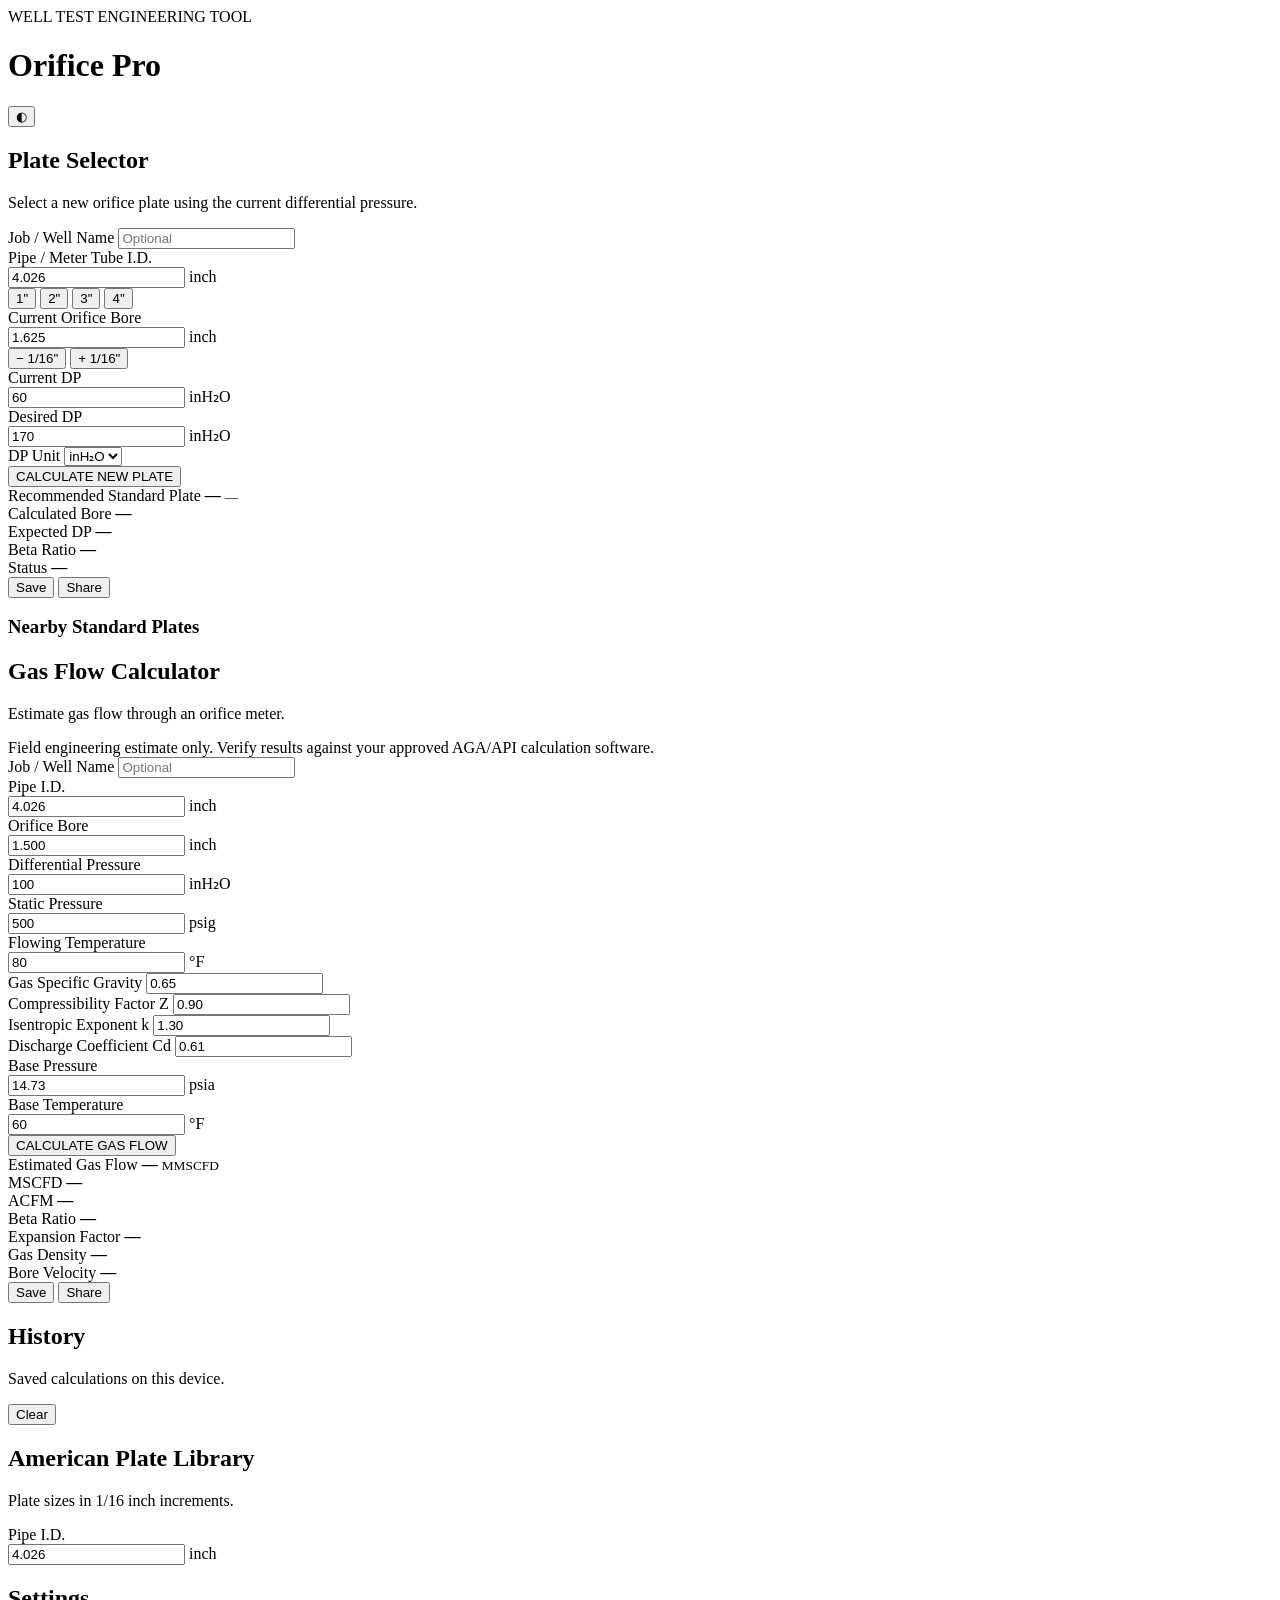
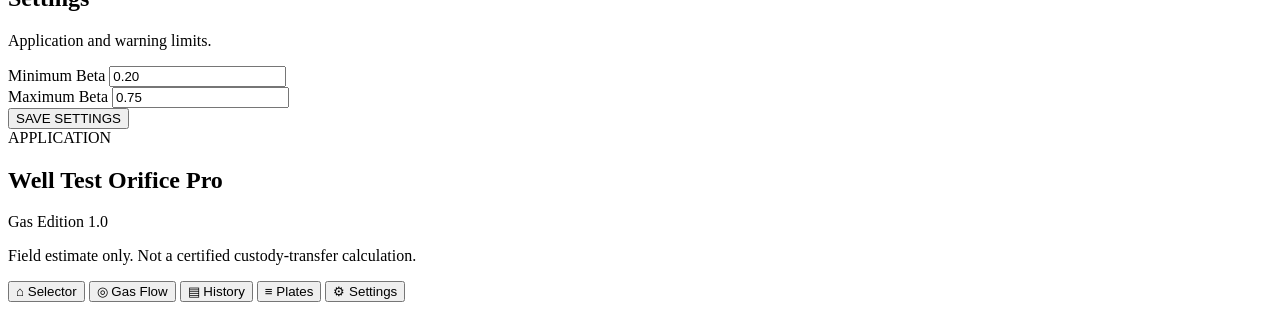
==== pro.html @ 0f463efd "Create pro.html" ====
<!DOCTYPE html>
<html lang="en">
<head>
  <meta charset="UTF-8">

  <meta
    name="viewport"
    content="width=device-width, initial-scale=1, viewport-fit=cover"
  >

  <meta name="theme-color" content="#07111f">
  <meta name="apple-mobile-web-app-capable" content="yes">
  <meta
    name="apple-mobile-web-app-status-bar-style"
    content="black-translucent"
  >

  <title>Well Test Orifice Pro</title>

  <link rel="stylesheet" href="pro.css">
</head>

<body>

<div class="app-shell">

  <header class="top-header">

    <div>
      <div class="eyebrow">
        WELL TEST ENGINEERING TOOL
      </div>

      <h1>
        Orifice Pro
      </h1>
    </div>

    <button
      class="theme-button"
      type="button"
      onclick="toggleTheme()"
    >
      ◐
    </button>

  </header>


  <main>

    <!-- PLATE SELECTOR -->

    <section id="selectorPage" class="page active-page">

      <div class="card">

        <div class="section-heading">
          <h2>Plate Selector</h2>

          <p>
            Select a new orifice plate using the current
            differential pressure.
          </p>
        </div>

        <div class="field">

          <label for="selectorJobName">
            Job / Well Name
          </label>

          <input
            id="selectorJobName"
            class="input-control"
            type="text"
            placeholder="Optional"
          >

        </div>

        <div class="field">

          <label for="selectorPipeID">
            Pipe / Meter Tube I.D.
          </label>

          <div class="input-with-unit">

            <input
              id="selectorPipeID"
              type="number"
              inputmode="decimal"
              value="4.026"
              step="0.001"
            >

            <span>inch</span>

          </div>

          <div class="preset-grid">

            <button
              type="button"
              onclick="setSelectorPipe(1.049)"
            >
              1"
            </button>

            <button
              type="button"
              onclick="setSelectorPipe(2.067)"
            >
              2"
            </button>

            <button
              type="button"
              onclick="setSelectorPipe(3.068)"
            >
              3"
            </button>

            <button
              type="button"
              onclick="setSelectorPipe(4.026)"
            >
              4"
            </button>

          </div>

        </div>

        <div class="field">

          <label for="selectorCurrentPlate">
            Current Orifice Bore
          </label>

          <div class="input-with-unit">

            <input
              id="selectorCurrentPlate"
              type="number"
              inputmode="decimal"
              value="1.625"
              step="0.0625"
            >

            <span>inch</span>

          </div>

          <div class="two-button-grid">

            <button
              type="button"
              onclick="stepSelectorPlate(-1)"
            >
              − 1/16"
            </button>

            <button
              type="button"
              onclick="stepSelectorPlate(1)"
            >
              + 1/16"
            </button>

          </div>

        </div>

        <div class="two-column-grid">

          <div class="field">

            <label for="selectorCurrentDP">
              Current DP
            </label>

            <div class="input-with-unit">

              <input
                id="selectorCurrentDP"
                type="number"
                inputmode="decimal"
                value="60"
                step="0.1"
              >

              <span class="selector-dp-unit">
                inH₂O
              </span>

            </div>

          </div>

          <div class="field">

            <label for="selectorTargetDP">
              Desired DP
            </label>

            <div class="input-with-unit">

              <input
                id="selectorTargetDP"
                type="number"
                inputmode="decimal"
                value="170"
                step="0.1"
              >

              <span class="selector-dp-unit">
                inH₂O
              </span>

            </div>

          </div>

        </div>

        <div class="field">

          <label for="selectorDPUnit">
            DP Unit
          </label>

          <select
            id="selectorDPUnit"
            class="input-control"
            onchange="updateSelectorDPUnit()"
          >

            <option value="inH2O">
              inH₂O
            </option>

            <option value="psi">
              psi
            </option>

            <option value="kPa">
              kPa
            </option>

          </select>

        </div>

        <button
          class="primary-button"
          type="button"
          onclick="calculatePlateSelector()"
        >
          CALCULATE NEW PLATE
        </button>

        <div
          id="selectorError"
          class="error-box"
        ></div>

      </div>


      <div
        id="selectorResultCard"
        class="card result-card"
      >

        <div class="hero-result">

          <span>
            Recommended Standard Plate
          </span>

          <strong id="selectorRecommendedPlate">
            —
          </strong>

          <small id="selectorRecommendedFraction">
            —
          </small>

        </div>

        <div class="result-grid">

          <div class="result-box">
            <span>Calculated Bore</span>
            <strong id="selectorCalculatedBore">—</strong>
          </div>

          <div class="result-box">
            <span>Expected DP</span>
            <strong id="selectorExpectedDP">—</strong>
          </div>

          <div class="result-box">
            <span>Beta Ratio</span>
            <strong id="selectorBeta">—</strong>
          </div>

          <div class="result-box">
            <span>Status</span>
            <strong id="selectorStatus">—</strong>
          </div>

        </div>

        <div class="action-grid">

          <button
            type="button"
            onclick="saveSelectorResult()"
          >
            Save
          </button>

          <button
            type="button"
            onclick="shareSelectorResult()"
          >
            Share
          </button>

        </div>

        <h3 class="table-title">
          Nearby Standard Plates
        </h3>

        <div
          id="selectorPlateTable"
          class="data-table"
        ></div>

      </div>

    </section>


    <!-- GAS FLOW CALCULATOR -->

    <section id="gasPage" class="page">

      <div class="card">

        <div class="section-heading">
          <h2>Gas Flow Calculator</h2>

          <p>
            Estimate gas flow through an orifice meter.
          </p>
        </div>

        <div class="warning-banner">
          Field engineering estimate only. Verify results
          against your approved AGA/API calculation software.
        </div>

        <div class="field">

          <label for="gasJobName">
            Job / Well Name
          </label>

          <input
            id="gasJobName"
            class="input-control"
            type="text"
            placeholder="Optional"
          >

        </div>

        <div class="two-column-grid">

          <div class="field">

            <label for="gasPipeID">
              Pipe I.D.
            </label>

            <div class="input-with-unit">

              <input
                id="gasPipeID"
                type="number"
                inputmode="decimal"
                value="4.026"
                step="0.001"
              >

              <span>inch</span>

            </div>

          </div>

          <div class="field">

            <label for="gasOrifice">
              Orifice Bore
            </label>

            <div class="input-with-unit">

              <input
                id="gasOrifice"
                type="number"
                inputmode="decimal"
                value="1.500"
                step="0.001"
              >

              <span>inch</span>

            </div>

          </div>

        </div>

        <div class="two-column-grid">

          <div class="field">

            <label for="gasDP">
              Differential Pressure
            </label>

            <div class="input-with-unit">

              <input
                id="gasDP"
                type="number"
                inputmode="decimal"
                value="100"
                step="0.1"
              >

              <span>inH₂O</span>

            </div>

          </div>

          <div class="field">

            <label for="gasStaticPressure">
              Static Pressure
            </label>

            <div class="input-with-unit">

              <input
                id="gasStaticPressure"
                type="number"
                inputmode="decimal"
                value="500"
                step="0.1"
              >

              <span>psig</span>

            </div>

          </div>

        </div>

        <div class="two-column-grid">

          <div class="field">

            <label for="gasTemperature">
              Flowing Temperature
            </label>

            <div class="input-with-unit">

              <input
                id="gasTemperature"
                type="number"
                inputmode="decimal"
                value="80"
                step="0.1"
              >

              <span>°F</span>

            </div>

          </div>

          <div class="field">

            <label for="gasSpecificGravity">
              Gas Specific Gravity
            </label>

            <input
              id="gasSpecificGravity"
              class="input-control"
              type="number"
              inputmode="decimal"
              value="0.65"
              step="0.001"
            >

          </div>

        </div>

        <div class="two-column-grid">

          <div class="field">

            <label for="gasZ">
              Compressibility Factor Z
            </label>

            <input
              id="gasZ"
              class="input-control"
              type="number"
              inputmode="decimal"
              value="0.90"
              step="0.001"
            >

          </div>

          <div class="field">

            <label for="gasK">
              Isentropic Exponent k
            </label>

            <input
              id="gasK"
              class="input-control"
              type="number"
              inputmode="decimal"
              value="1.30"
              step="0.01"
            >

          </div>

        </div>

        <div class="two-column-grid">

          <div class="field">

            <label for="gasCd">
              Discharge Coefficient Cd
            </label>

            <input
              id="gasCd"
              class="input-control"
              type="number"
              inputmode="decimal"
              value="0.61"
              step="0.001"
            >

          </div>

          <div class="field">

            <label for="gasBasePressure">
              Base Pressure
            </label>

            <div class="input-with-unit">

              <input
                id="gasBasePressure"
                type="number"
                inputmode="decimal"
                value="14.73"
                step="0.01"
              >

              <span>psia</span>

            </div>

          </div>

        </div>

        <div class="field">

          <label for="gasBaseTemperature">
            Base Temperature
          </label>

          <div class="input-with-unit">

            <input
              id="gasBaseTemperature"
              type="number"
              inputmode="decimal"
              value="60"
              step="0.1"
            >

            <span>°F</span>

          </div>

        </div>

        <button
          class="primary-button"
          type="button"
          onclick="calculateGasFlow()"
        >
          CALCULATE GAS FLOW
        </button>

        <div
          id="gasError"
          class="error-box"
        ></div>

      </div>


      <div
        id="gasResultCard"
        class="card result-card"
      >

        <div class="hero-result">

          <span>
            Estimated Gas Flow
          </span>

          <strong id="gasMMSCFD">
            —
          </strong>

          <small>
            MMSCFD
          </small>

        </div>

        <div class="result-grid">

          <div class="result-box">
            <span>MSCFD</span>
            <strong id="gasMSCFD">—</strong>
          </div>

          <div class="result-box">
            <span>ACFM</span>
            <strong id="gasACFM">—</strong>
          </div>

          <div class="result-box">
            <span>Beta Ratio</span>
            <strong id="gasBeta">—</strong>
          </div>

          <div class="result-box">
            <span>Expansion Factor</span>
            <strong id="gasExpansion">—</strong>
          </div>

          <div class="result-box">
            <span>Gas Density</span>
            <strong id="gasDensity">—</strong>
          </div>

          <div class="result-box">
            <span>Bore Velocity</span>
            <strong id="gasVelocity">—</strong>
          </div>

        </div>

        <div
          id="gasWarnings"
          class="warning-list"
        ></div>

        <div class="action-grid">

          <button
            type="button"
            onclick="saveGasResult()"
          >
            Save
          </button>

          <button
            type="button"
            onclick="shareGasResult()"
          >
            Share
          </button>

        </div>

      </div>

    </section>


    <!-- HISTORY -->

    <section id="historyPage" class="page">

      <div class="card">

        <div class="section-heading row-heading">

          <div>
            <h2>History</h2>
            <p>
              Saved calculations on this device.
            </p>
          </div>

          <button
            class="danger-button"
            type="button"
            onclick="clearAllHistory()"
          >
            Clear
          </button>

        </div>

        <div
          id="historyList"
          class="history-list"
        ></div>

      </div>

    </section>


    <!-- PLATE LIBRARY -->

    <section id="platesPage" class="page">

      <div class="card">

        <div class="section-heading">
          <h2>American Plate Library</h2>

          <p>
            Plate sizes in 1/16 inch increments.
          </p>
        </div>

        <div class="field">

          <label for="plateLibraryPipeID">
            Pipe I.D.
          </label>

          <div class="input-with-unit">

            <input
              id="plateLibraryPipeID"
              type="number"
              inputmode="decimal"
              value="4.026"
              step="0.001"
              oninput="renderPlateLibrary()"
            >

            <span>inch</span>

          </div>

        </div>

        <div
          id="plateLibraryTable"
          class="data-table"
        ></div>

      </div>

    </section>


    <!-- SETTINGS -->

    <section id="settingsPage" class="page">

      <div class="card">

        <div class="section-heading">
          <h2>Settings</h2>

          <p>
            Application and warning limits.
          </p>
        </div>

        <div class="two-column-grid">

          <div class="field">

            <label for="minimumBeta">
              Minimum Beta
            </label>

            <input
              id="minimumBeta"
              class="input-control"
              type="number"
              value="0.20"
              step="0.01"
            >

          </div>

          <div class="field">

            <label for="maximumBeta">
              Maximum Beta
            </label>

            <input
              id="maximumBeta"
              class="input-control"
              type="number"
              value="0.75"
              step="0.01"
            >

          </div>

        </div>

        <button
          class="primary-button"
          type="button"
          onclick="saveProSettings()"
        >
          SAVE SETTINGS
        </button>

      </div>

      <div class="card about-card">

        <div class="eyebrow">
          APPLICATION
        </div>

        <h2>
          Well Test Orifice Pro
        </h2>

        <p>
          Gas Edition 1.0
        </p>

        <p class="small-note">
          Field estimate only. Not a certified custody-transfer
          calculation.
        </p>

      </div>

    </section>

  </main>


  <nav class="bottom-nav">

    <button
      id="selectorNav"
      class="active-nav"
      type="button"
      onclick="openProPage('selector')"
    >
      <span>⌂</span>
      Selector
    </button>

    <button
      id="gasNav"
      type="button"
      onclick="openProPage('gas')"
    >
      <span>◎</span>
      Gas Flow
    </button>

    <button
      id="historyNav"
      type="button"
      onclick="openProPage('history')"
    >
      <span>▤</span>
      History
    </button>

    <button
      id="platesNav"
      type="button"
      onclick="openProPage('plates')"
    >
      <span>≡</span>
      Plates
    </button>

    <button
      id="settingsNav"
      type="button"
      onclick="openProPage('settings')"
    >
      <span>⚙</span>
      Settings
    </button>

  </nav>

</div>

<script src="pro.js"></script>

</body>
</html>
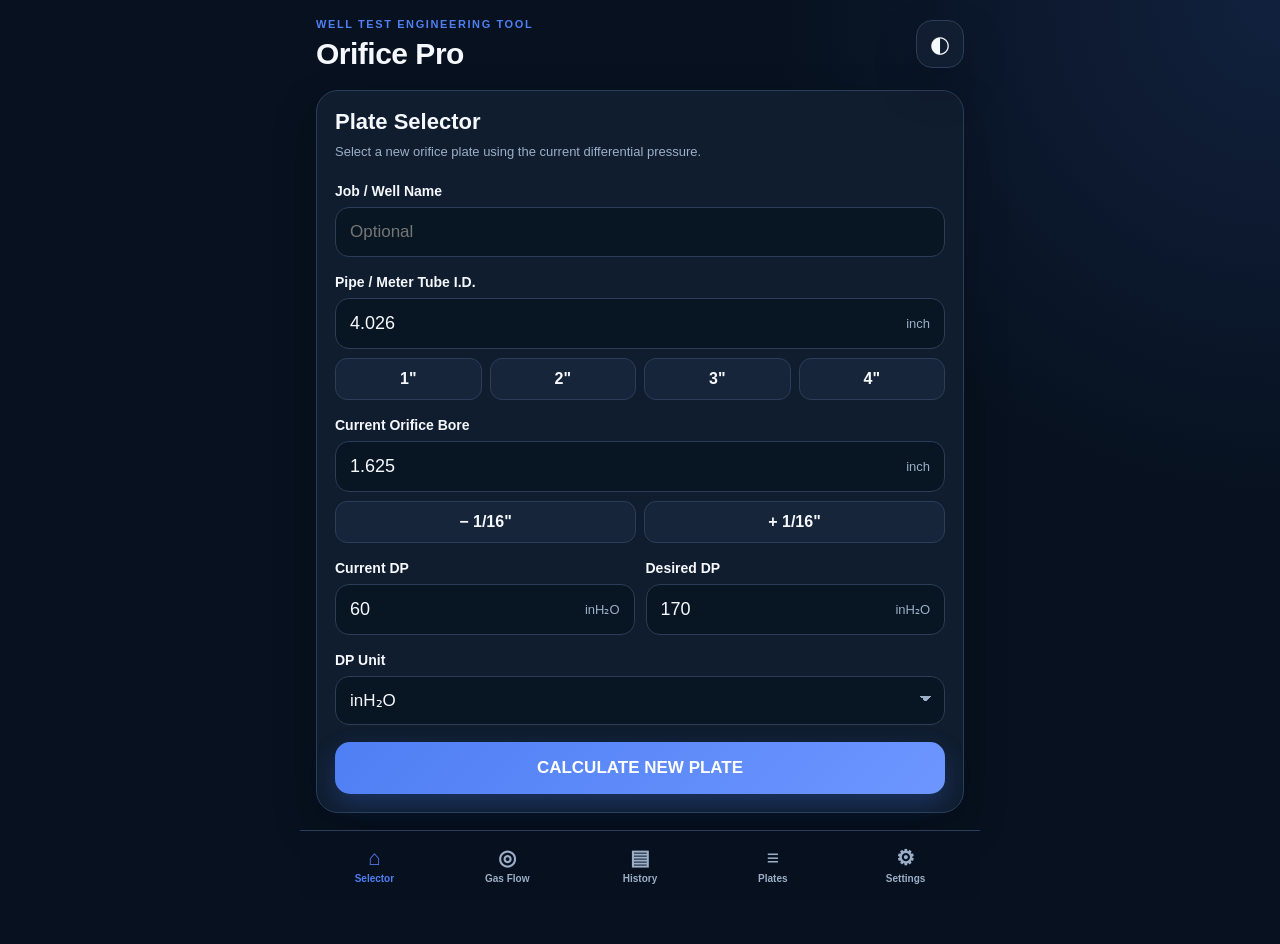
==== commit 2e081a13: "Update pro.html" ====
--- a/pro.html
+++ b/pro.html
@@ -18,6 +18,8 @@
   <title>Well Test Orifice Pro</title>
 
   <link rel="stylesheet" href="pro.css">
+<link rel="manifest" href="manifest.webmanifest">
+<meta name="apple-mobile-web-app-title" content="Orifice Pro">
 </head>
 
 <body>
--- a/pro.css
+++ b/pro.css
@@ -0,0 +1,827 @@
+:root{
+  --bg:#07111f;
+  --bg-soft:#0d1829;
+  --card:#111d30;
+  --card-soft:#17253b;
+  --input:#081522;
+  --border:#2b3d58;
+
+  --text:#f5f8fd;
+  --muted:#9cafc8;
+
+  --primary:#4f7ff4;
+  --primary-2:#6d96ff;
+
+  --success:#61d98a;
+  --warning:#f3be63;
+  --danger:#ff7b7b;
+
+  --shadow:0 18px 45px rgba(0,0,0,.22);
+}
+
+body.light-theme{
+  --bg:#eef3f9;
+  --bg-soft:#e5edf6;
+  --card:#ffffff;
+  --card-soft:#edf3fb;
+  --input:#f7f9fc;
+  --border:#cad5e4;
+
+  --text:#162235;
+  --muted:#65758d;
+
+  --primary:#356ee8;
+  --primary-2:#5a86ef;
+
+  --success:#138a47;
+  --warning:#b36c00;
+  --danger:#c93636;
+
+  --shadow:0 18px 45px rgba(44,65,94,.13);
+}
+
+*{
+  box-sizing:border-box;
+  margin:0;
+  padding:0;
+}
+
+html{
+  background:var(--bg);
+  scroll-behavior:smooth;
+}
+
+body{
+  min-height:100vh;
+
+  background:
+    radial-gradient(
+      circle at top right,
+      rgba(79,127,244,.14),
+      transparent 32%
+    ),
+    var(--bg);
+
+  color:var(--text);
+
+  font-family:
+    -apple-system,
+    BlinkMacSystemFont,
+    "Segoe UI",
+    Roboto,
+    Arial,
+    sans-serif;
+
+  transition:
+    background .25s ease,
+    color .25s ease;
+}
+
+button,
+input,
+select{
+  font:inherit;
+}
+
+button{
+  cursor:pointer;
+}
+
+button:active{
+  transform:scale(.985);
+}
+
+.app-shell{
+  width:100%;
+  max-width:680px;
+  margin:auto;
+  min-height:100vh;
+
+  padding:
+    calc(18px + env(safe-area-inset-top))
+    16px
+    calc(115px + env(safe-area-inset-bottom));
+}
+
+.top-header{
+  display:flex;
+  align-items:center;
+  justify-content:space-between;
+  gap:16px;
+
+  margin-bottom:20px;
+}
+
+.top-header h1{
+  font-size:30px;
+  line-height:1.1;
+  letter-spacing:-.5px;
+}
+
+.eyebrow{
+  color:var(--primary);
+  font-size:11px;
+  font-weight:900;
+  letter-spacing:1.6px;
+  margin-bottom:7px;
+}
+
+.theme-button{
+  width:48px;
+  height:48px;
+
+  border-radius:16px;
+
+  border:1px solid var(--border);
+  background:var(--card);
+  color:var(--text);
+
+  font-size:23px;
+
+  box-shadow:var(--shadow);
+}
+
+.page{
+  display:none;
+}
+
+.active-page{
+  display:block;
+  animation:pageFade .2s ease;
+}
+
+@keyframes pageFade{
+  from{
+    opacity:0;
+    transform:translateY(6px);
+  }
+
+  to{
+    opacity:1;
+    transform:translateY(0);
+  }
+}
+
+.card{
+  background:rgba(17,29,48,.97);
+
+  border:1px solid var(--border);
+  border-radius:22px;
+
+  padding:18px;
+  margin-bottom:16px;
+
+  box-shadow:var(--shadow);
+
+  transition:
+    background .25s ease,
+    border-color .25s ease;
+}
+
+body.light-theme .card{
+  background:rgba(255,255,255,.97);
+}
+
+.section-heading{
+  margin-bottom:20px;
+}
+
+.section-heading h2{
+  font-size:22px;
+  margin-bottom:7px;
+}
+
+.section-heading p{
+  color:var(--muted);
+  font-size:13px;
+  line-height:1.6;
+}
+
+.row-heading{
+  display:flex;
+  align-items:flex-start;
+  justify-content:space-between;
+  gap:12px;
+}
+
+.field{
+  margin-bottom:17px;
+}
+
+.field label{
+  display:block;
+
+  color:var(--text);
+
+  font-size:14px;
+  font-weight:700;
+
+  margin-bottom:8px;
+}
+
+.input-control,
+.input-with-unit{
+  width:100%;
+
+  background:var(--input);
+
+  border:1px solid var(--border);
+  border-radius:14px;
+
+  color:var(--text);
+
+  transition:
+    border-color .2s ease,
+    background .25s ease;
+}
+
+.input-control{
+  padding:14px;
+  outline:none;
+  font-size:17px;
+}
+
+select.input-control{
+  appearance:none;
+
+  background-image:
+    linear-gradient(
+      45deg,
+      transparent 50%,
+      var(--muted) 50%
+    ),
+    linear-gradient(
+      135deg,
+      var(--muted) 50%,
+      transparent 50%
+    );
+
+  background-position:
+    calc(100% - 18px) 19px,
+    calc(100% - 12px) 19px;
+
+  background-size:6px 6px,6px 6px;
+  background-repeat:no-repeat;
+}
+
+.input-control:focus,
+.input-with-unit:focus-within{
+  border-color:var(--primary);
+}
+
+.input-with-unit{
+  display:flex;
+  align-items:center;
+  overflow:hidden;
+}
+
+.input-with-unit input{
+  width:100%;
+
+  padding:14px;
+
+  border:0;
+  outline:0;
+
+  color:var(--text);
+  background:transparent;
+
+  font-size:18px;
+  direction:ltr;
+  text-align:left;
+
+  appearance:textfield;
+}
+
+.input-with-unit input::-webkit-outer-spin-button,
+.input-with-unit input::-webkit-inner-spin-button{
+  appearance:none;
+  margin:0;
+}
+
+.input-with-unit span{
+  color:var(--muted);
+
+  font-size:13px;
+
+  padding:0 14px;
+
+  white-space:nowrap;
+}
+
+.two-column-grid{
+  display:grid;
+  grid-template-columns:1fr 1fr;
+  gap:11px;
+}
+
+.preset-grid{
+  display:grid;
+  grid-template-columns:repeat(4,1fr);
+  gap:8px;
+
+  margin-top:9px;
+}
+
+.two-button-grid{
+  display:grid;
+  grid-template-columns:1fr 1fr;
+  gap:8px;
+
+  margin-top:9px;
+}
+
+.preset-grid button,
+.two-button-grid button{
+  border:1px solid var(--border);
+  border-radius:12px;
+
+  background:var(--card-soft);
+  color:var(--text);
+
+  padding:11px 8px;
+
+  font-weight:800;
+}
+
+.preset-grid button:hover,
+.two-button-grid button:hover{
+  border-color:var(--primary);
+}
+
+.primary-button{
+  width:100%;
+
+  border:0;
+  border-radius:15px;
+
+  padding:16px;
+
+  color:white;
+
+  background:
+    linear-gradient(
+      135deg,
+      var(--primary),
+      var(--primary-2)
+    );
+
+  font-size:17px;
+  font-weight:900;
+
+  box-shadow:
+    0 10px 24px
+    rgba(57,110,230,.27);
+}
+
+.warning-banner{
+  border:1px solid rgba(243,190,99,.35);
+  border-radius:13px;
+
+  background:rgba(243,190,99,.10);
+  color:var(--warning);
+
+  padding:12px;
+
+  font-size:12px;
+  line-height:1.6;
+
+  margin-bottom:18px;
+}
+
+.error-box{
+  display:none;
+
+  margin-top:13px;
+  padding:12px;
+
+  border:1px solid rgba(255,123,123,.45);
+  border-radius:13px;
+
+  background:rgba(255,123,123,.12);
+  color:#ffb2b2;
+
+  font-size:13px;
+  line-height:1.5;
+}
+
+body.light-theme .error-box{
+  color:#982828;
+}
+
+.result-card{
+  display:none;
+}
+
+.hero-result{
+  text-align:center;
+
+  background:
+    linear-gradient(
+      135deg,
+      rgba(79,127,244,.20),
+      rgba(79,127,244,.07)
+    );
+
+  border:1px solid rgba(79,127,244,.35);
+  border-radius:18px;
+
+  padding:20px;
+  margin-bottom:14px;
+}
+
+.hero-result span{
+  display:block;
+  color:var(--muted);
+  font-size:13px;
+}
+
+.hero-result strong{
+  display:block;
+
+  direction:ltr;
+
+  font-size:42px;
+  font-weight:950;
+  letter-spacing:-1px;
+
+  margin:6px 0;
+}
+
+.hero-result small{
+  color:var(--muted);
+  font-size:16px;
+}
+
+.result-grid{
+  display:grid;
+  grid-template-columns:1fr 1fr;
+  gap:10px;
+
+  margin-bottom:12px;
+}
+
+.result-box{
+  background:var(--input);
+
+  border:1px solid var(--border);
+  border-radius:15px;
+
+  padding:13px;
+}
+
+.result-box span{
+  display:block;
+
+  color:var(--muted);
+  font-size:12px;
+
+  margin-bottom:5px;
+}
+
+.result-box strong{
+  display:block;
+
+  direction:ltr;
+
+  color:var(--text);
+
+  font-size:19px;
+}
+
+.action-grid{
+  display:grid;
+  grid-template-columns:1fr 1fr;
+  gap:9px;
+
+  margin:12px 0 18px;
+}
+
+.action-grid button{
+  border:1px solid var(--border);
+  border-radius:13px;
+
+  padding:12px;
+
+  background:var(--card-soft);
+  color:var(--text);
+
+  font-weight:800;
+}
+
+.table-title{
+  font-size:16px;
+  margin-bottom:10px;
+}
+
+.data-table{
+  border:1px solid var(--border);
+  border-radius:15px;
+  overflow:hidden;
+}
+
+.table-row{
+  display:grid;
+  grid-template-columns:1.2fr 1fr 1fr;
+  align-items:center;
+  gap:8px;
+
+  padding:11px 12px;
+
+  border-bottom:1px solid var(--border);
+
+  font-size:13px;
+}
+
+.table-row:last-child{
+  border-bottom:0;
+}
+
+.table-head{
+  color:var(--muted);
+  background:var(--input);
+
+  font-size:11px;
+  font-weight:900;
+  text-transform:uppercase;
+  letter-spacing:.5px;
+}
+
+.selected{
+  background:rgba(97,217,138,.12);
+}
+
+.table-row small{
+  color:var(--muted);
+}
+
+.status-ok{
+  color:var(--success) !important;
+}
+
+.status-warning{
+  color:var(--warning) !important;
+}
+
+.status-danger{
+  color:var(--danger) !important;
+}
+
+.warning-list{
+  display:flex;
+  flex-direction:column;
+  gap:8px;
+
+  margin-top:14px;
+}
+
+.warning-item{
+  border:1px solid rgba(243,190,99,.35);
+  border-radius:12px;
+
+  background:rgba(243,190,99,.10);
+  color:var(--warning);
+
+  padding:10px 12px;
+
+  font-size:12px;
+  line-height:1.5;
+}
+
+.warning-item.danger{
+  border-color:rgba(255,123,123,.35);
+  background:rgba(255,123,123,.10);
+  color:var(--danger);
+}
+
+.warning-item.success{
+  border-color:rgba(97,217,138,.35);
+  background:rgba(97,217,138,.10);
+  color:var(--success);
+}
+
+.danger-button{
+  border:1px solid rgba(255,123,123,.35);
+  border-radius:11px;
+
+  background:rgba(255,123,123,.10);
+  color:var(--danger);
+
+  padding:9px 12px;
+
+  font-size:13px;
+  font-weight:800;
+}
+
+.history-list{
+  display:flex;
+  flex-direction:column;
+  gap:10px;
+}
+
+.history-empty{
+  text-align:center;
+  color:var(--muted);
+
+  padding:35px 15px;
+}
+
+.history-item{
+  background:var(--input);
+
+  border:1px solid var(--border);
+  border-radius:15px;
+
+  padding:13px;
+}
+
+.history-item-top{
+  display:flex;
+  justify-content:space-between;
+  align-items:flex-start;
+  gap:10px;
+
+  margin-bottom:10px;
+}
+
+.history-item h3{
+  font-size:16px;
+}
+
+.history-date{
+  color:var(--muted);
+  font-size:11px;
+}
+
+.history-type{
+  display:inline-block;
+
+  color:var(--primary);
+
+  background:rgba(79,127,244,.12);
+
+  border:1px solid rgba(79,127,244,.25);
+  border-radius:999px;
+
+  padding:4px 8px;
+
+  font-size:10px;
+  font-weight:800;
+
+  margin-top:6px;
+}
+
+.history-data{
+  display:grid;
+  grid-template-columns:1fr 1fr;
+  gap:8px;
+}
+
+.history-data div{
+  background:var(--card-soft);
+  border-radius:10px;
+  padding:9px;
+}
+
+.history-data span{
+  display:block;
+  color:var(--muted);
+  font-size:10px;
+  margin-bottom:3px;
+}
+
+.history-data strong{
+  direction:ltr;
+  font-size:14px;
+}
+
+.about-card{
+  text-align:center;
+}
+
+.about-card h2{
+  margin-bottom:6px;
+}
+
+.about-card p{
+  color:var(--muted);
+}
+
+.small-note{
+  margin-top:10px;
+  font-size:12px;
+  line-height:1.6;
+}
+
+.bottom-nav{
+  position:fixed;
+
+  left:50%;
+  bottom:0;
+
+  transform:translateX(-50%);
+
+  width:100%;
+  max-width:680px;
+
+  display:grid;
+  grid-template-columns:repeat(5,1fr);
+
+  padding:
+    8px 8px
+    calc(8px + env(safe-area-inset-bottom));
+
+  background:rgba(8,17,31,.95);
+
+  border-top:1px solid var(--border);
+
+  backdrop-filter:blur(18px);
+  -webkit-backdrop-filter:blur(18px);
+
+  z-index:100;
+}
+
+body.light-theme .bottom-nav{
+  background:rgba(245,249,253,.95);
+}
+
+.bottom-nav button{
+  border:0;
+  background:transparent;
+
+  color:var(--muted);
+
+  padding:8px 2px;
+
+  font-size:10px;
+  font-weight:800;
+}
+
+.bottom-nav button span{
+  display:block;
+
+  font-size:21px;
+  line-height:1;
+
+  margin-bottom:5px;
+}
+
+.bottom-nav .active-nav{
+  color:var(--primary);
+}
+
+@media(max-width:520px){
+
+  .app-shell{
+    padding-left:12px;
+    padding-right:12px;
+  }
+
+  .top-header h1{
+    font-size:27px;
+  }
+
+  .card{
+    border-radius:19px;
+    padding:15px;
+  }
+
+  .two-column-grid{
+    grid-template-columns:1fr;
+  }
+
+  .result-grid{
+    grid-template-columns:1fr 1fr;
+  }
+
+  .table-row{
+    grid-template-columns:1.15fr 1fr .75fr;
+    font-size:12px;
+    padding:10px 9px;
+  }
+
+  .bottom-nav button{
+    font-size:9px;
+  }
+
+  .bottom-nav button span{
+    font-size:20px;
+  }
+
+}
+
+@media(max-width:360px){
+
+  .result-grid{
+    grid-template-columns:1fr;
+  }
+
+  .history-data{
+    grid-template-columns:1fr;
+  }
+
+  .preset-grid{
+    grid-template-columns:1fr 1fr;
+  }
+
+}
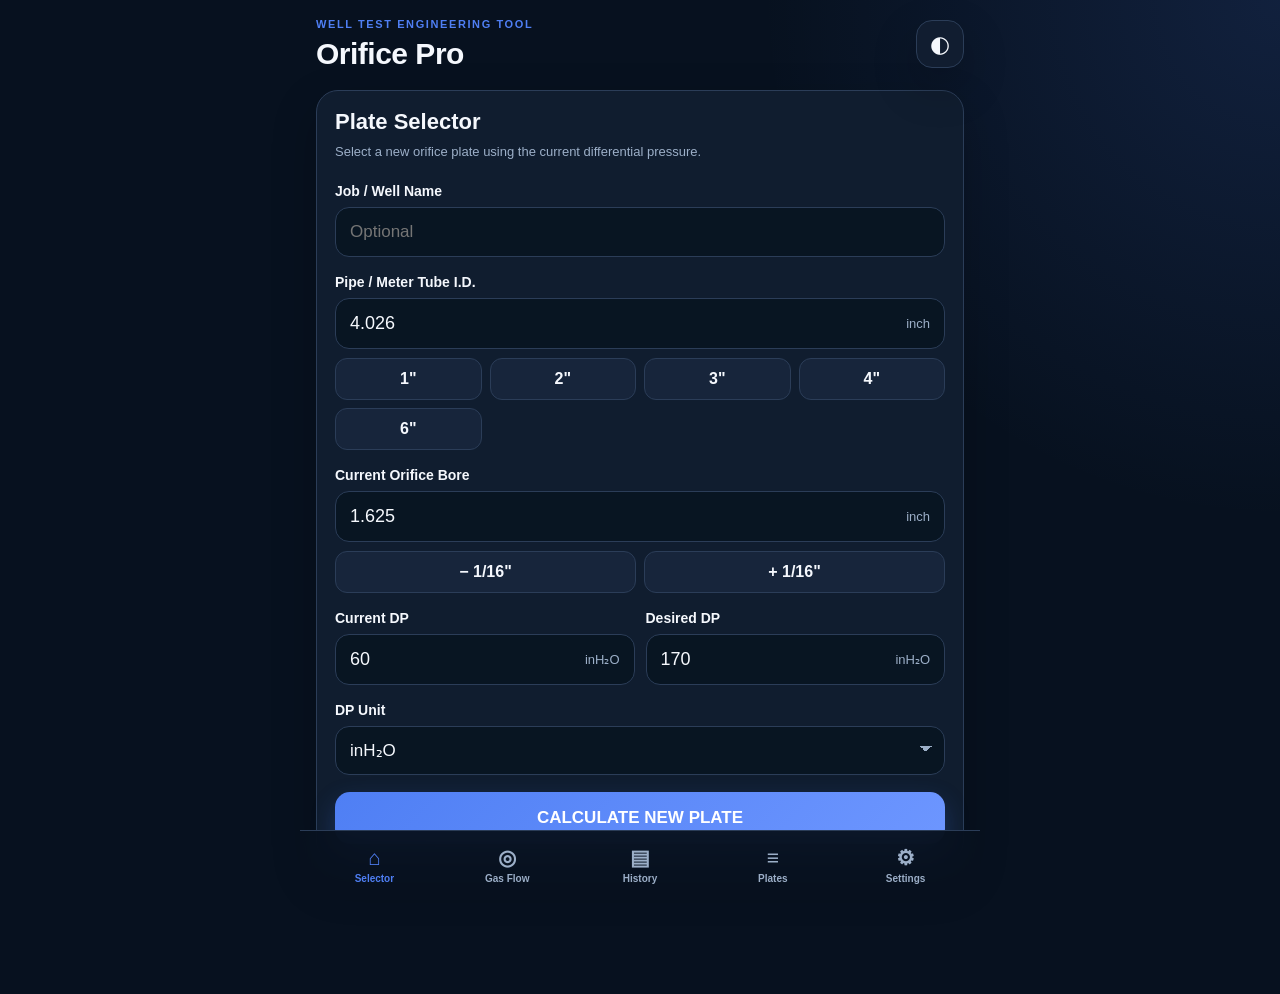
==== commit cca87da6: "Add files via upload" ====
--- a/pro.html
+++ b/pro.html
@@ -19,6 +19,7 @@
 
   <link rel="stylesheet" href="pro.css">
 <link rel="manifest" href="manifest.webmanifest">
+<link rel="apple-touch-icon" href="apple-touch-icon.PNG">
 <meta name="apple-mobile-web-app-title" content="Orifice Pro">
 </head>
 
@@ -131,6 +132,13 @@
               4"
             </button>
 
+            <button
+              type="button"
+              onclick="setSelectorPipe(6.065)"
+            >
+              6"
+            </button>
+
           </div>
 
         </div>
@@ -363,8 +371,7 @@
         </div>
 
         <div class="warning-banner">
-          Field engineering estimate only. Verify results
-          against your approved AGA/API calculation software.
+          Integrated AGA-3 development engine. Flange taps are default. Validate results against approved company software before field or official use.
         </div>
 
         <div class="field">
@@ -559,6 +566,32 @@
 
         </div>
 
+        <div class="field">
+
+          <label for="gasViscosity">
+            Dynamic Viscosity
+          </label>
+
+          <div class="input-with-unit">
+
+            <input
+              id="gasViscosity"
+              type="number"
+              inputmode="decimal"
+              value="0.011"
+              step="0.001"
+            >
+
+            <span>cP</span>
+
+          </div>
+
+          <p class="small-note">
+            Required for Reynolds number and automatic AGA-3 discharge coefficient.
+          </p>
+
+        </div>
+
         <div class="two-column-grid">
 
           <div class="field">
@@ -572,9 +605,14 @@
               class="input-control"
               type="number"
               inputmode="decimal"
-              value="0.61"
-              step="0.001"
-            >
+              value="0.610"
+              step="0.0001"
+            >
+
+            <p class="small-note">
+              Flange taps: calculated automatically by AGA-3 RG iteration.
+              Pipe taps: entered value is used as a legacy/manual input.
+            </p>
 
           </div>
 
@@ -819,6 +857,33 @@
           </p>
         </div>
 
+        <div class="field">
+
+          <label for="tapType">
+            Pressure Tap Type
+          </label>
+
+          <select
+            id="tapType"
+            class="input-control"
+            onchange="previewTapTypeLimits()"
+          >
+            <option value="flange" selected>
+              Flange Taps (Default)
+            </option>
+
+            <option value="pipe">
+              Pipe Taps (Legacy / Manual Cd)
+            </option>
+          </select>
+
+          <p class="small-note">
+            Flange taps use automatic AGA-3 Reader-Harris/Gallagher Cd.
+            Pipe taps use the entered Cd until a company-approved legacy method is configured.
+          </p>
+
+        </div>
+
         <div class="two-column-grid">
 
           <div class="field">
@@ -831,8 +896,9 @@
               id="minimumBeta"
               class="input-control"
               type="number"
-              value="0.20"
+              value="0.15"
               step="0.01"
+              readonly
             >
 
           </div>
@@ -847,8 +913,9 @@
               id="maximumBeta"
               class="input-control"
               type="number"
-              value="0.75"
+              value="0.70"
               step="0.01"
+              readonly
             >
 
           </div>
@@ -876,7 +943,7 @@
         </h2>
 
         <p>
-          Gas Edition 1.0
+          Version 2.0 Beta 4 — Integrated AGA-3 Development Engine
         </p>
 
         <p class="small-note">
@@ -944,6 +1011,6 @@
 </div>
 
 <script src="pro.js"></script>
-
+<script src="pwa.js"></script>
 </body>
 </html>
